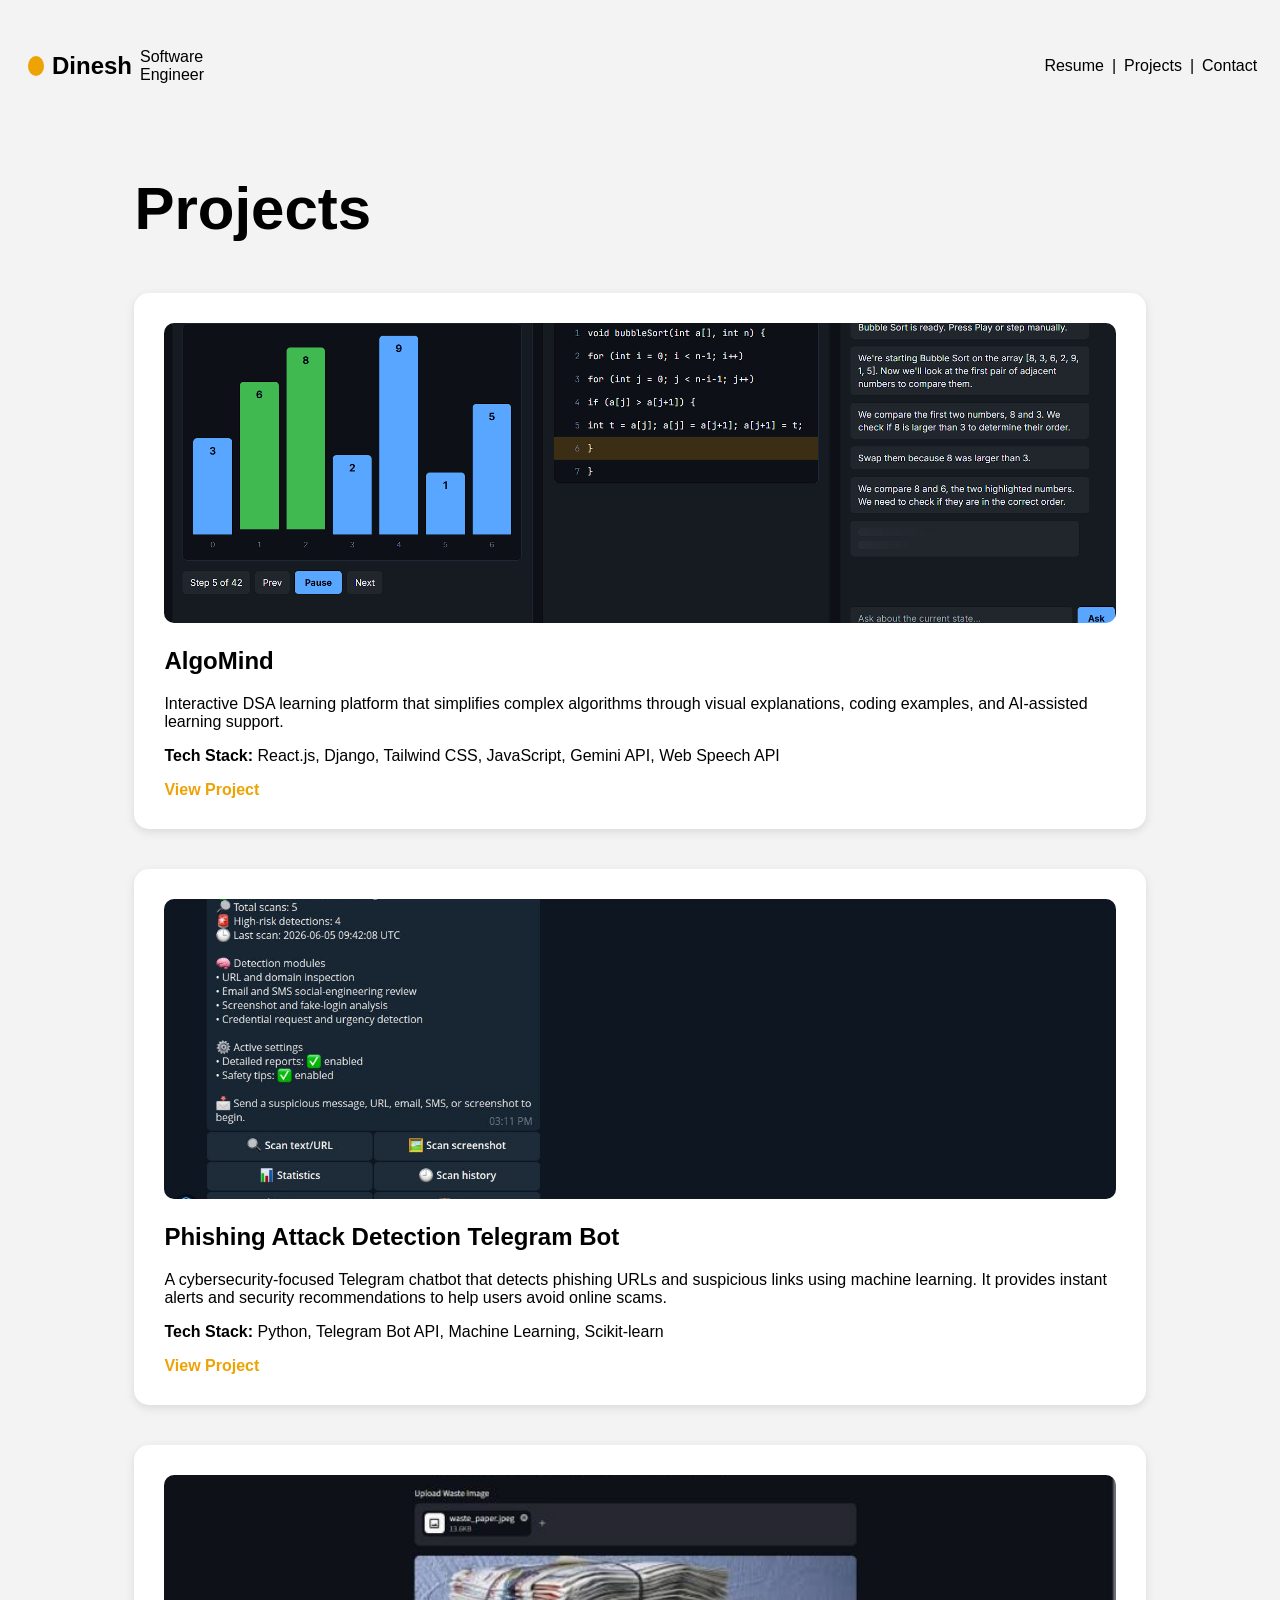
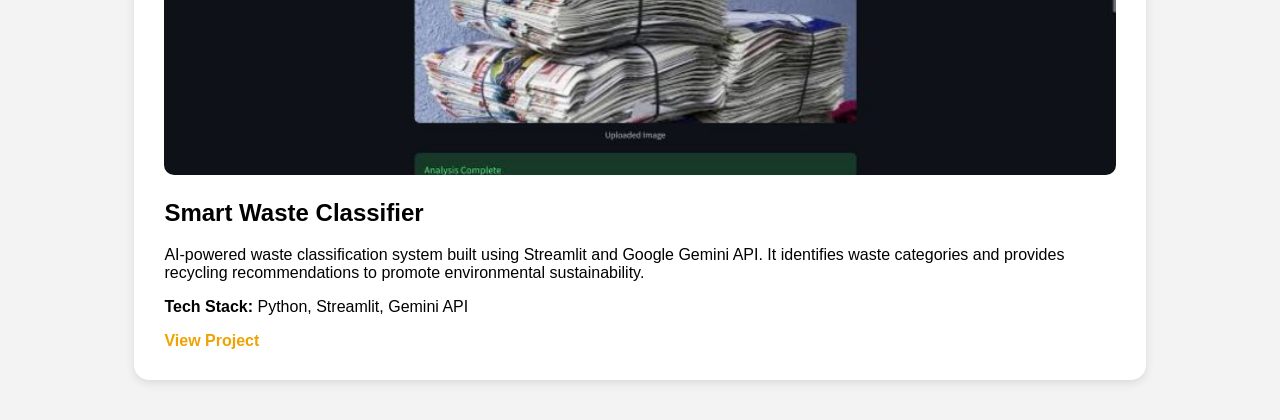
==== projects.html @ f1298cf2 "1st portfolio" ====
<!DOCTYPE html>
<html>
<head>
    <title>Projects</title>
    <link rel="stylesheet" href="proj.css">
</head>
<body>

<div class="top">
    <button class="round"></button>
    <p class="name">Dinesh</p>
    <p class="job">Software Engineer</p>

    <a class="Links" href="resume.html">Resume</a> |
    <a class="pro" href="projects.html">Projects</a> |
    <a class="con" href="contact.html">Contact</a>
</div>

<div class="projects-container">

    <h1>Projects</h1>

    <div class="project-card">

        <img src="algo.png" alt="AlgoMind">

        <h2>AlgoMind</h2>

        <p>
            Interactive DSA learning platform that simplifies complex
            algorithms through visual explanations, coding examples,
            and AI-assisted learning support.
        </p>

        <p>
            <strong>Tech Stack:</strong>
            React.js, Django, Tailwind CSS, JavaScript, Gemini API, Web Speech API
        </p>

        <a href="#">View Project</a>

    </div>

    <div class="project-card">

        <img src="phishing.jpeg" alt="Phishing Attack Detection Telegram Bot">

        <h2>Phishing Attack Detection Telegram Bot</h2>

        <p>
            A cybersecurity-focused Telegram chatbot that detects
            phishing URLs and suspicious links using machine learning.
            It provides instant alerts and security recommendations
            to help users avoid online scams.
        </p>

        <p>
            <strong>Tech Stack:</strong>
            Python, Telegram Bot API, Machine Learning, Scikit-learn
        </p>

        <a href="#">View Project</a>

    </div>

    <div class="project-card">

        <img src="waste.jpeg" alt="Smart Waste Classifier">

        <h2>Smart Waste Classifier</h2>

        <p>
            AI-powered waste classification system built using
            Streamlit and Google Gemini API. It identifies waste
            categories and provides recycling recommendations
            to promote environmental sustainability.
        </p>

        <p>
            <strong>Tech Stack:</strong>
            Python, Streamlit, Gemini API
        </p>

        <a href="#">View Project</a>

    </div>

</div>

</body>
</html>
---- proj.css ----
body {
  background-color: #f3f3f3;
  font-family: "Segoe UI", Tahoma, Geneva, Verdana, sans-serif;
}
.name{
    font-size: 24px;
    font-weight: 600;
}
.top {
  display: flex;
  align-items: center;
  gap: 8px;
  padding: 20px;
}

.round {
  background-color: #eda303;
  width: 20px;
  height: 20px;
  border-radius: 50%;
  border: 2px solid #eda303;
}
.Links {
  color: black;
  padding-left: 68%;
  text-decoration: none;
}
.pro {
  color: black;
  text-decoration: none;
}
.con {
  color: black;
  text-decoration: none;
}

.projects-container{
    width:80%;
    margin:auto;
}

.projects-container h1{
    font-size:60px;
    margin:50px 0;
}

.project-card{
    background:white;
    padding:30px;
    margin-bottom:40px;
    border-radius:15px;
    box-shadow:0 3px 10px rgba(0,0,0,0.1);
}

.project-card img{
    width:100%;
    height:300px;
    object-fit:cover;
    border-radius:10px;
}

.project-card a{
    color:#eda303;
    text-decoration:none;
    font-weight:bold;
}
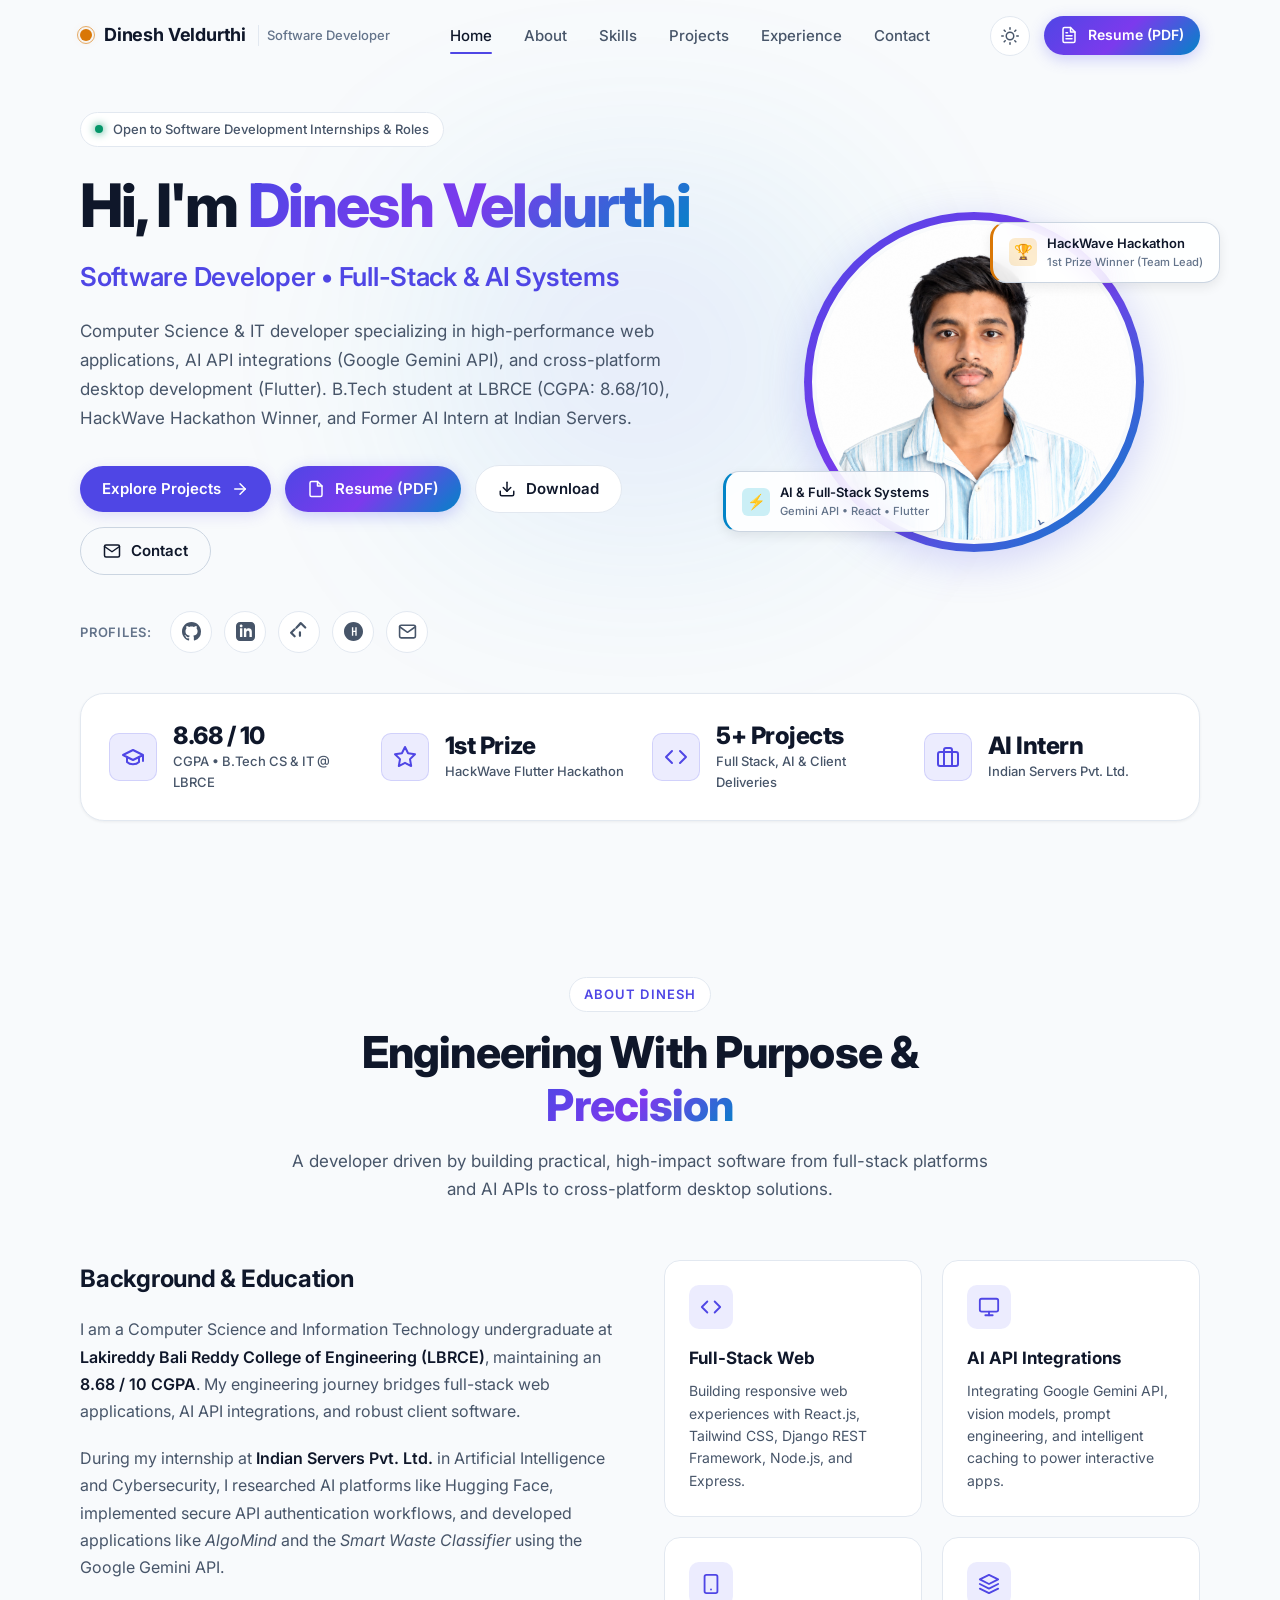
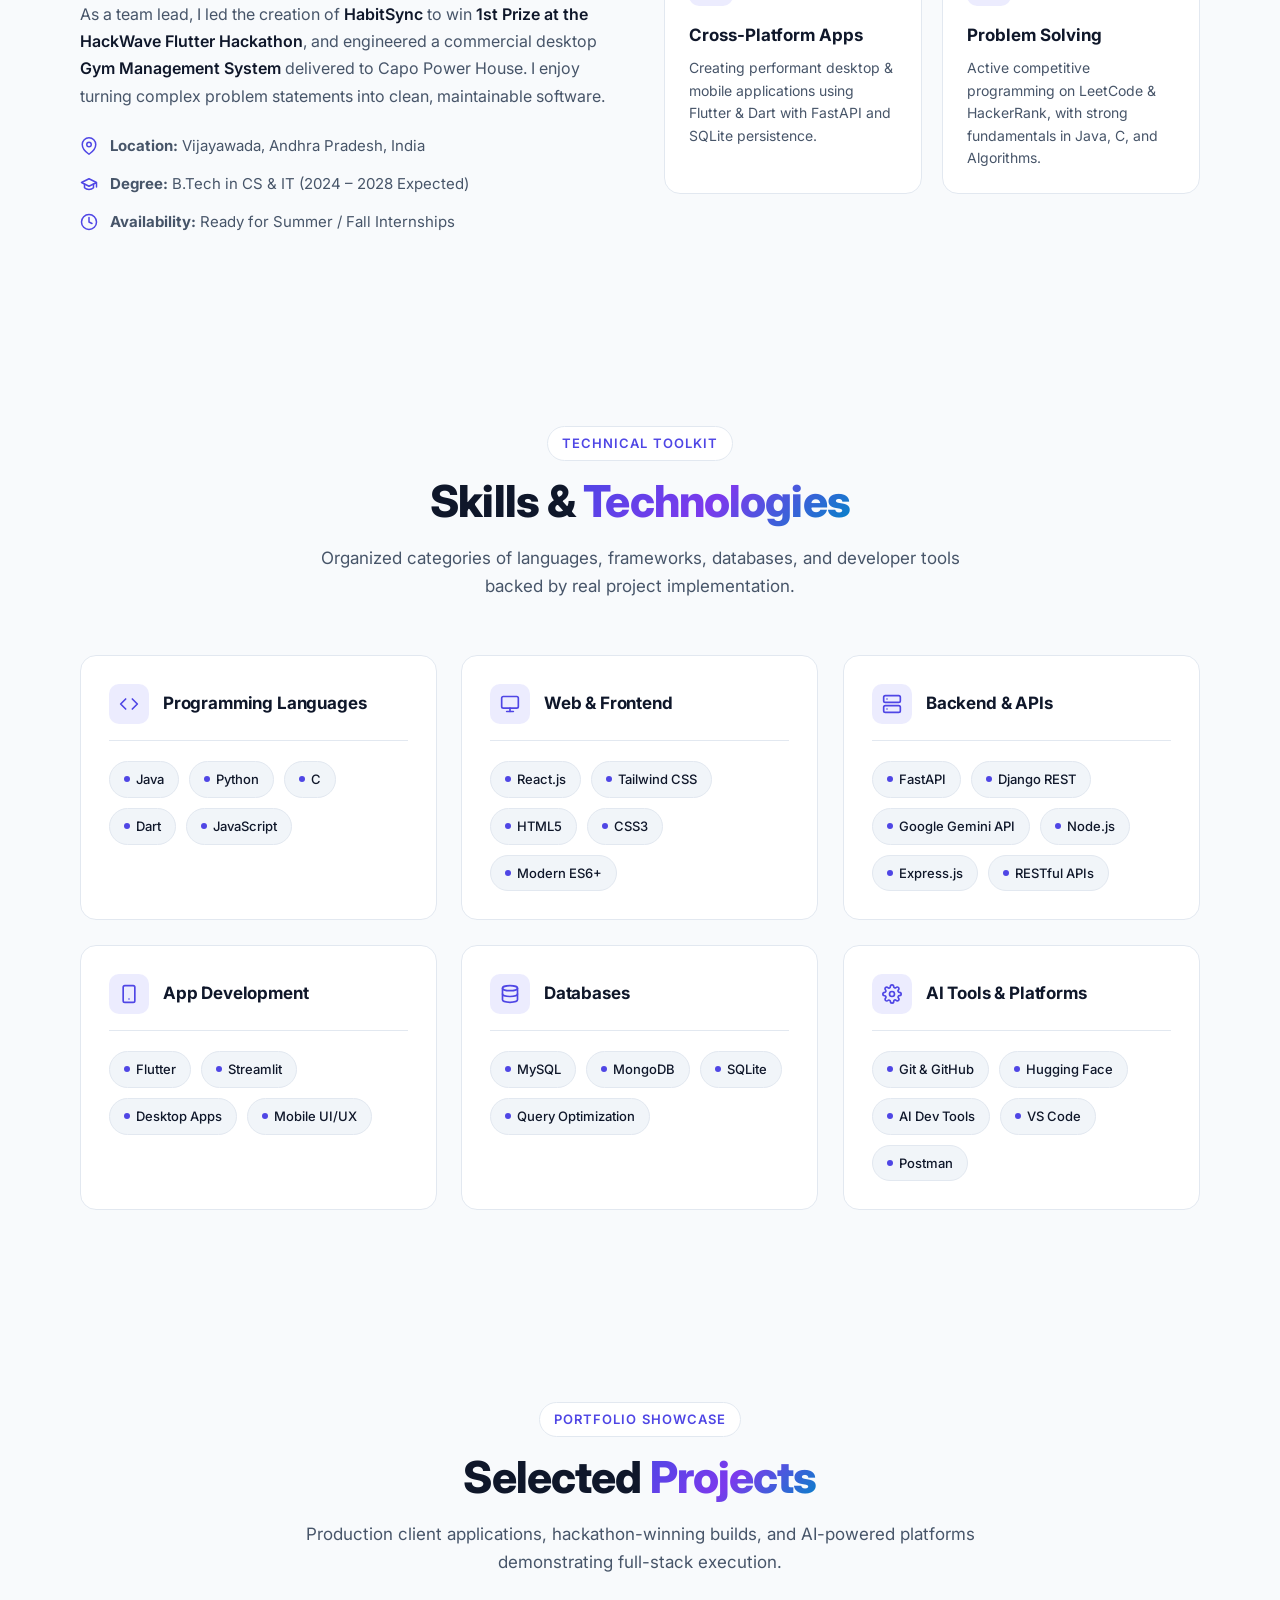
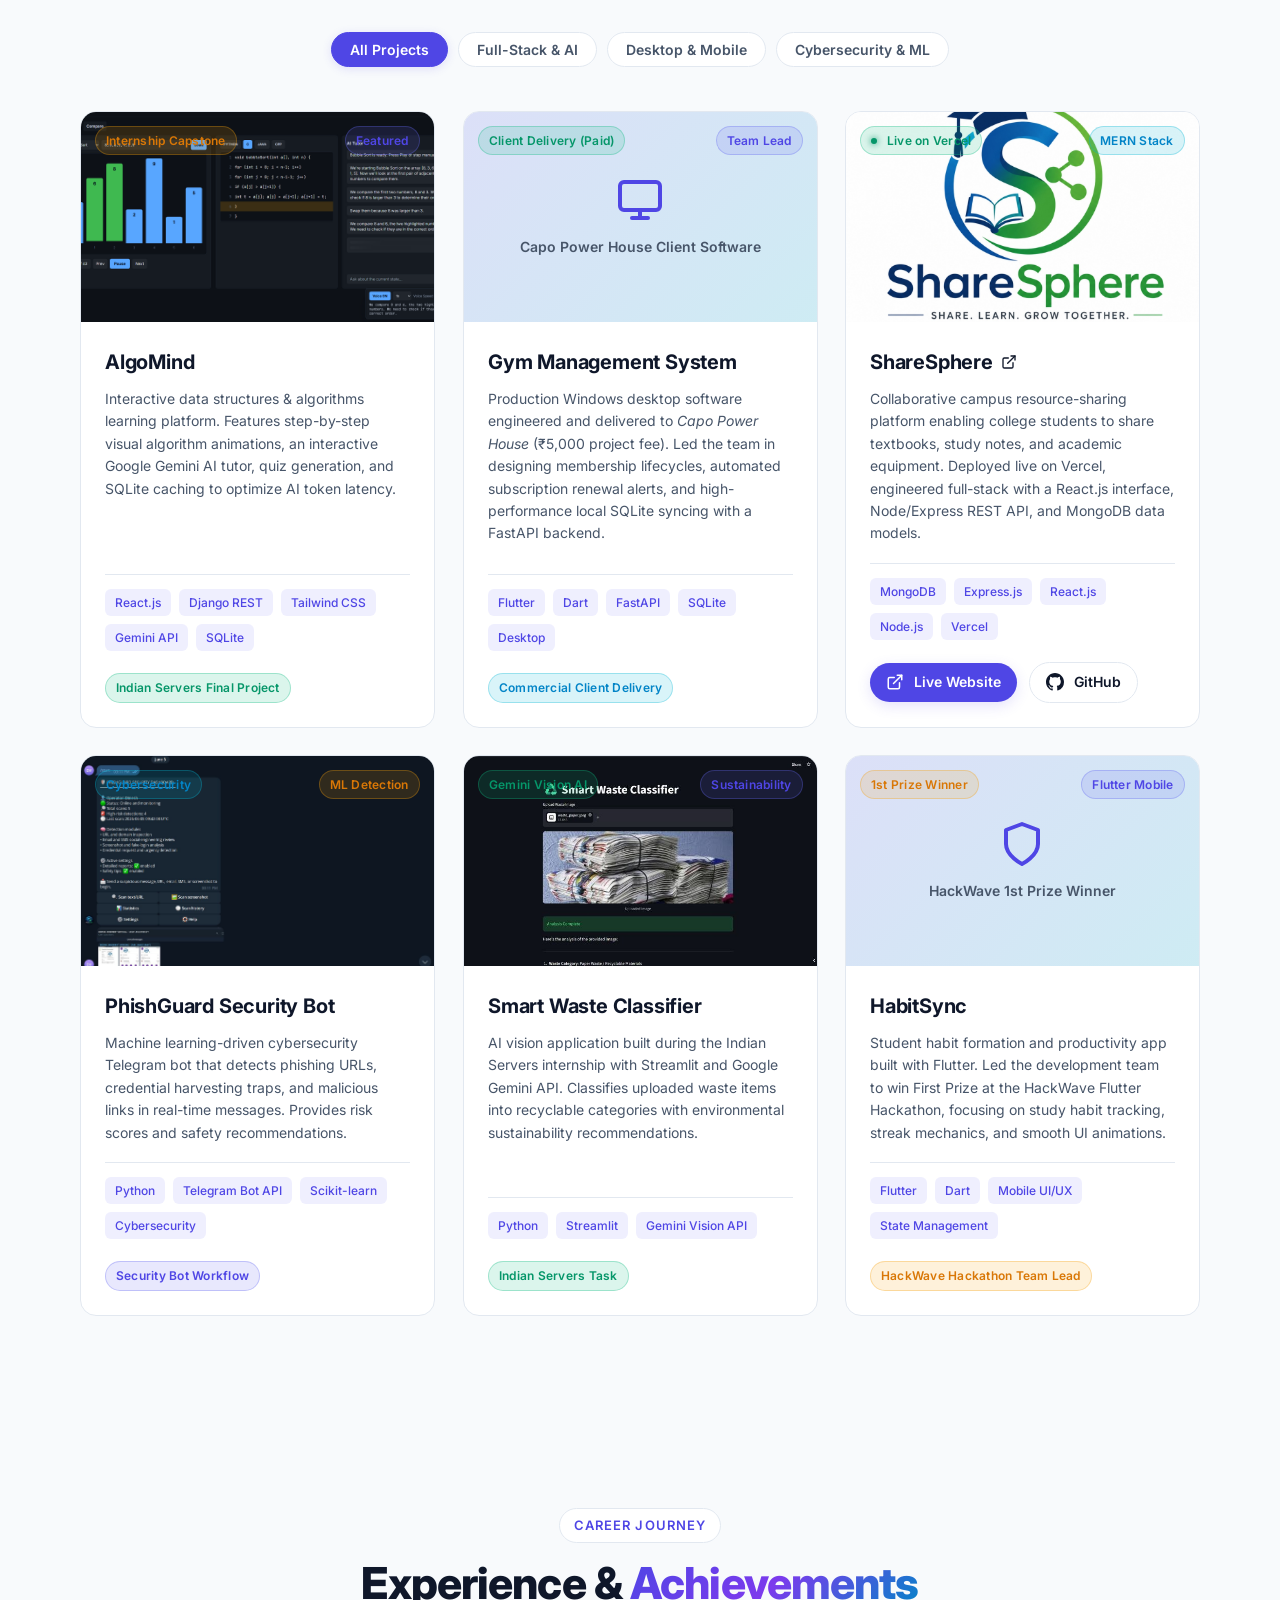
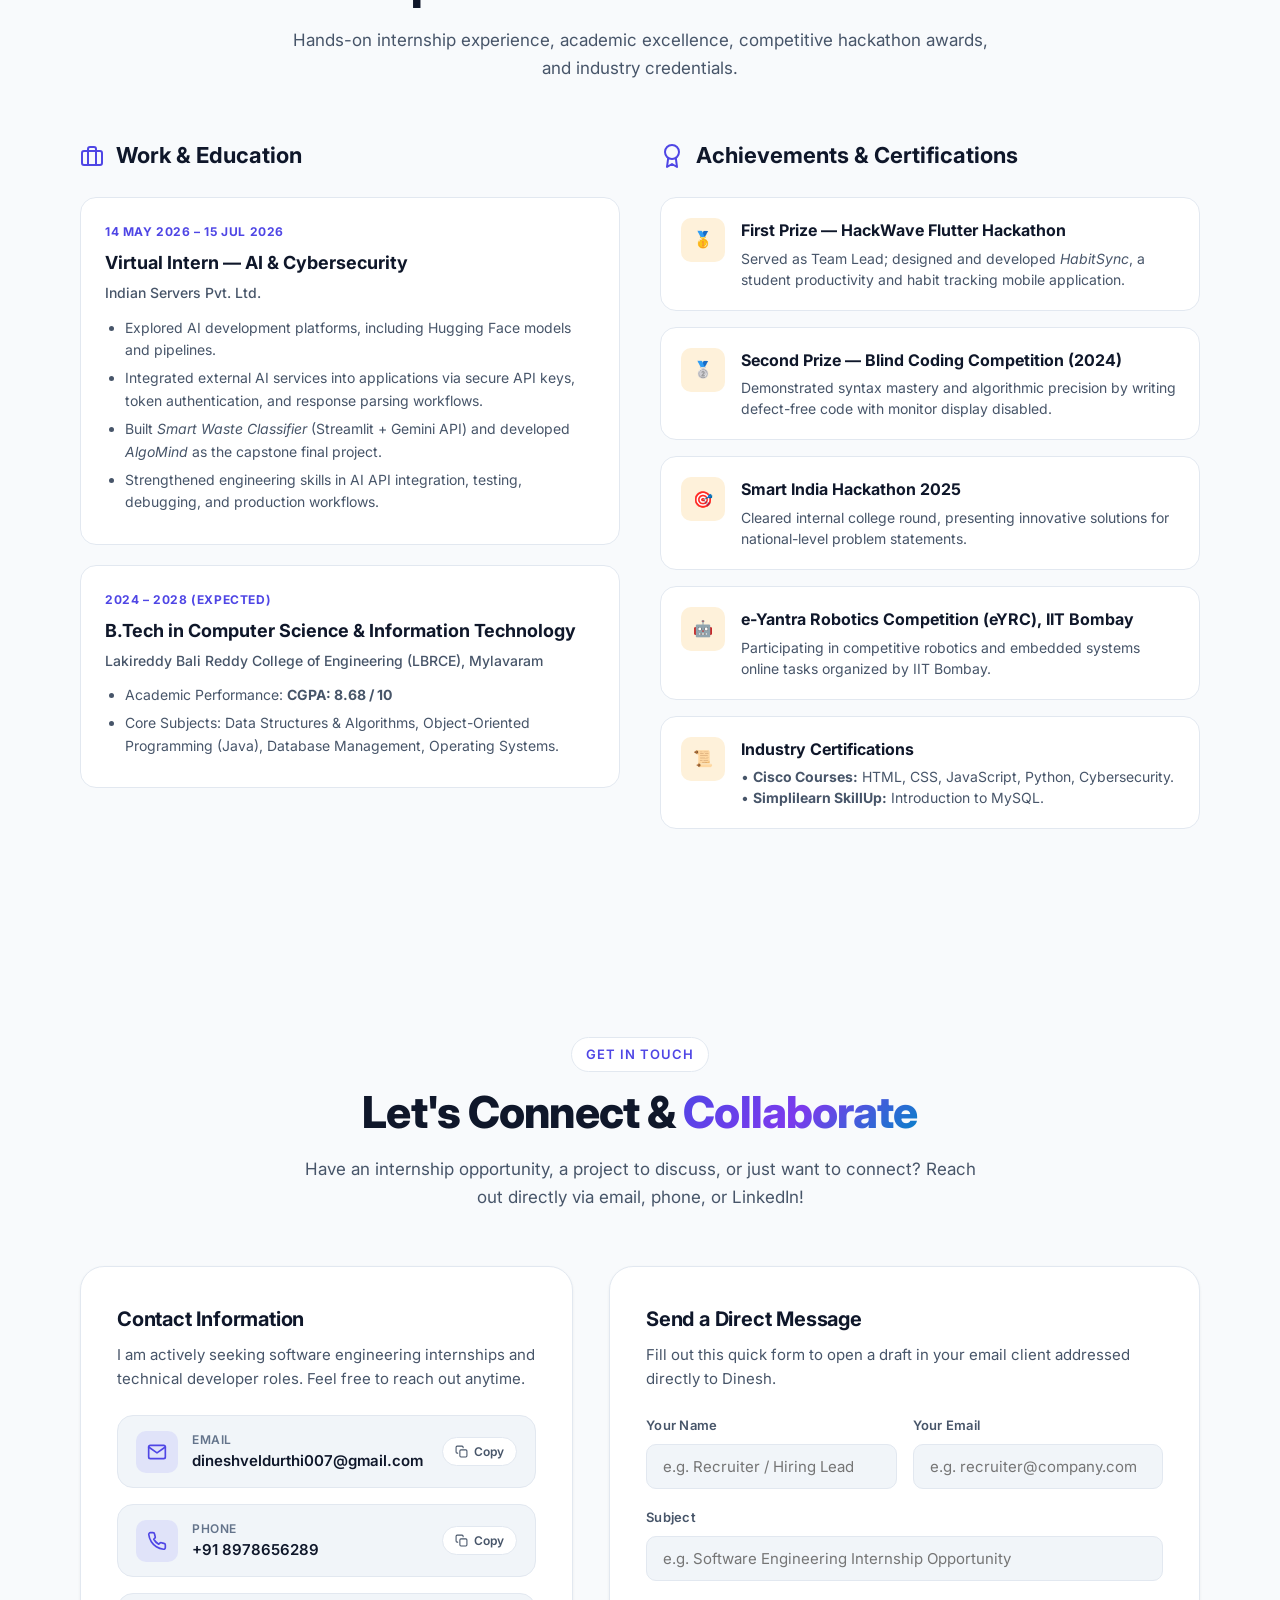
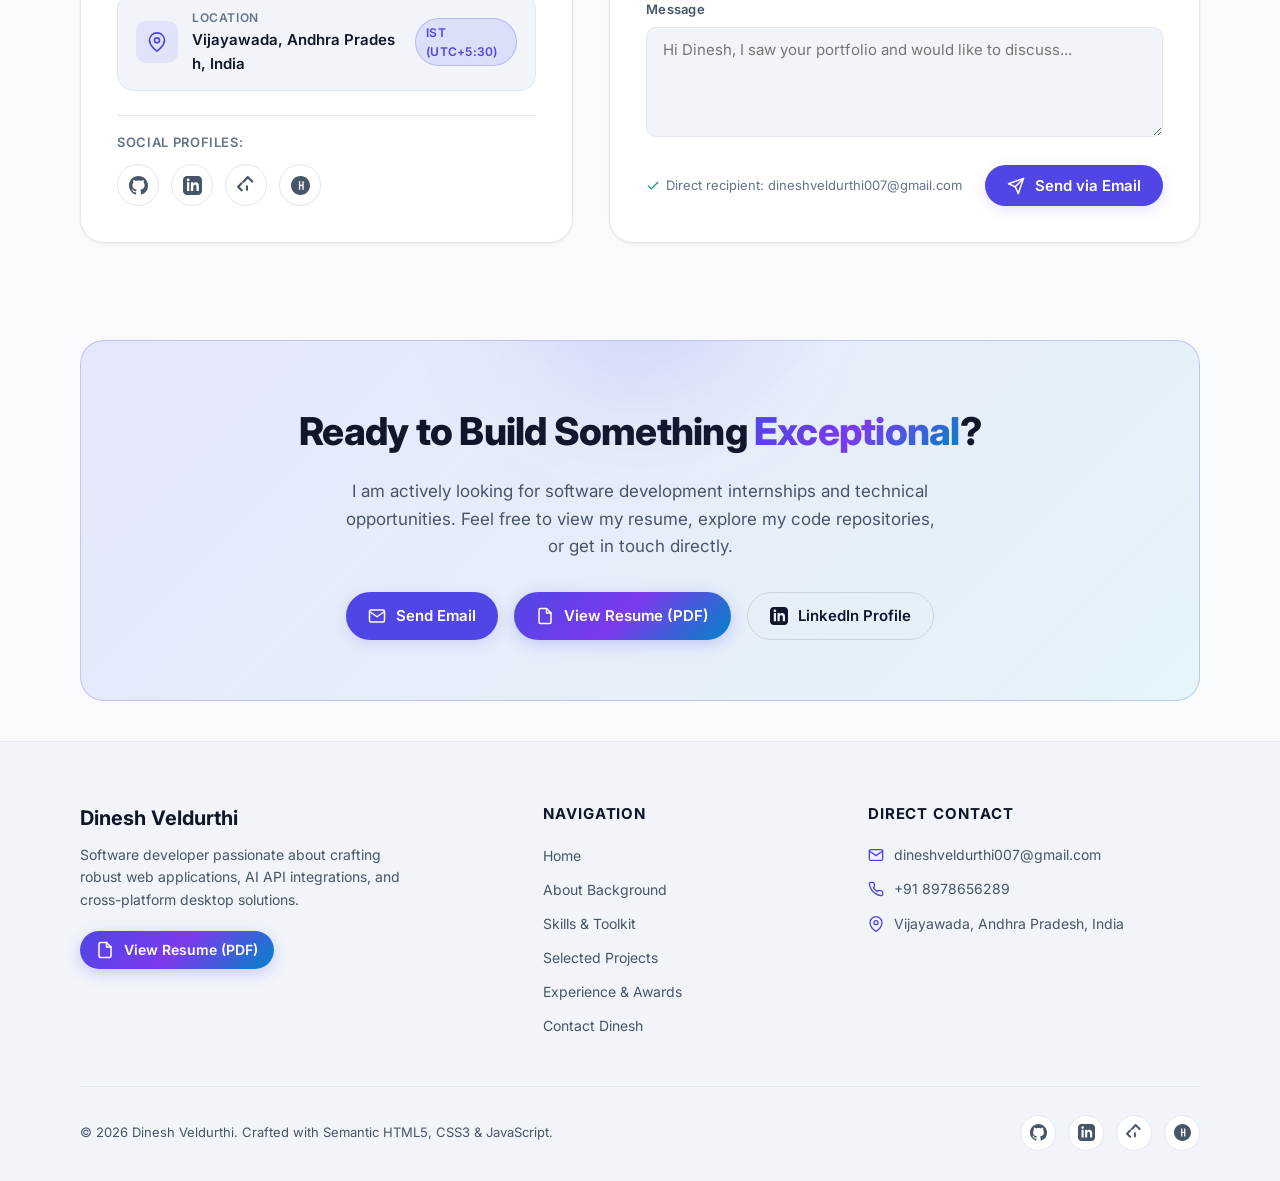
==== commit f76ab75e: "Update portfolio design, animations, and content" ====
--- a/projects.html
+++ b/projects.html
@@ -1,91 +1,13 @@
 <!DOCTYPE html>
-<html>
+<html lang="en">
 <head>
-    <title>Projects</title>
-    <link rel="stylesheet" href="proj.css">
+  <meta charset="UTF-8">
+  <meta http-equiv="refresh" content="0; url=index.html#projects">
+  <link rel="canonical" href="index.html#projects">
+  <title>Redirecting to Projects | Dinesh Veldurthi</title>
+  <script>window.location.replace("index.html#projects");</script>
 </head>
-<body>
-
-<div class="top">
-    <button class="round"></button>
-    <p class="name">Dinesh</p>
-    <p class="job">Software Engineer</p>
-
-    <a class="Links" href="resume.html">Resume</a> |
-    <a class="pro" href="projects.html">Projects</a> |
-    <a class="con" href="contact.html">Contact</a>
-</div>
-
-<div class="projects-container">
-
-    <h1>Projects</h1>
-
-    <div class="project-card">
-
-        <img src="algo.png" alt="AlgoMind">
-
-        <h2>AlgoMind</h2>
-
-        <p>
-            Interactive DSA learning platform that simplifies complex
-            algorithms through visual explanations, coding examples,
-            and AI-assisted learning support.
-        </p>
-
-        <p>
-            <strong>Tech Stack:</strong>
-            React.js, Django, Tailwind CSS, JavaScript, Gemini API, Web Speech API
-        </p>
-
-        <a href="#">View Project</a>
-
-    </div>
-
-    <div class="project-card">
-
-        <img src="phishing.jpeg" alt="Phishing Attack Detection Telegram Bot">
-
-        <h2>Phishing Attack Detection Telegram Bot</h2>
-
-        <p>
-            A cybersecurity-focused Telegram chatbot that detects
-            phishing URLs and suspicious links using machine learning.
-            It provides instant alerts and security recommendations
-            to help users avoid online scams.
-        </p>
-
-        <p>
-            <strong>Tech Stack:</strong>
-            Python, Telegram Bot API, Machine Learning, Scikit-learn
-        </p>
-
-        <a href="#">View Project</a>
-
-    </div>
-
-    <div class="project-card">
-
-        <img src="waste.jpeg" alt="Smart Waste Classifier">
-
-        <h2>Smart Waste Classifier</h2>
-
-        <p>
-            AI-powered waste classification system built using
-            Streamlit and Google Gemini API. It identifies waste
-            categories and provides recycling recommendations
-            to promote environmental sustainability.
-        </p>
-
-        <p>
-            <strong>Tech Stack:</strong>
-            Python, Streamlit, Gemini API
-        </p>
-
-        <a href="#">View Project</a>
-
-    </div>
-
-</div>
-
+<body style="font-family: system-ui, -apple-system, sans-serif; background-color: #0b0f19; color: #f8fafc; display: flex; align-items: center; justify-content: center; height: 100vh; margin: 0;">
+  <p>Redirecting to <a href="index.html#projects" style="color: #6366f1; text-decoration: underline;">Featured Projects Showcase</a>...</p>
 </body>
 </html>
